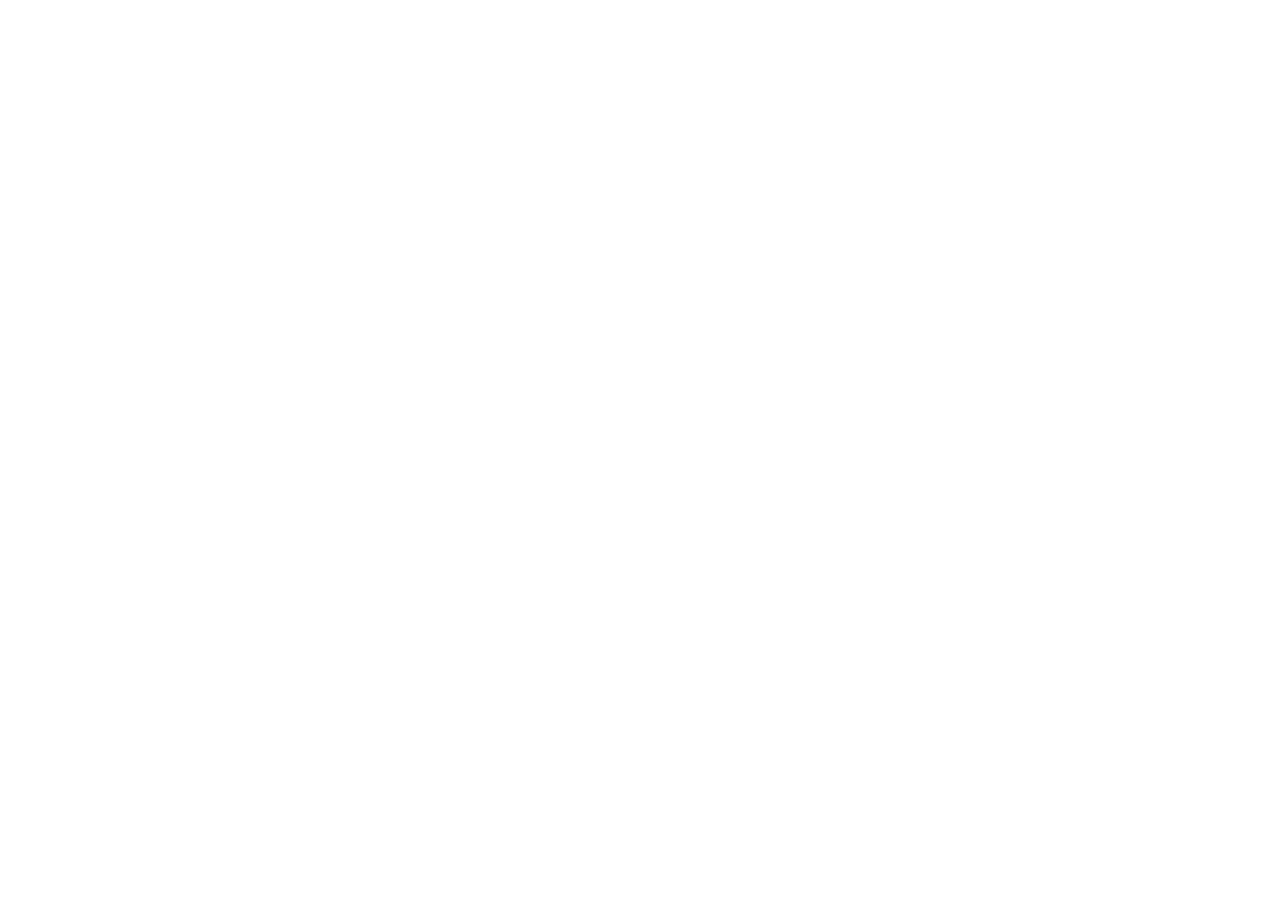
==== index.html @ e7912385 "Structure changes" ====
<!DOCTYPE html>
<html lang="en">
  <head>
    <meta charset="UTF-8" />
    <meta http-equiv="X-UA-Compatible" content="IE=edge" />
    <meta name="viewport" content="width=device-width, initial-scale=1.0" />
    <title>Camper App | Weingut Haas</title>
    <link rel="stylesheet" href="./assets/css/style.css" />
  </head>
  <body>
    <script src="./assets/js/main.js"></script>
  </body>
</html>
---- assets/css/style.css ----
/* ===== FONTS ===== */

@import url('https://fonts.googleapis.com/css2?family=Nunito:ital,wght@0,200;0,300;0,400;0,500;0,600;0,700;0,800;0,900;1,200;1,300;1,400;1,500;1,600;1,700;1,800;1,900&family=Open+Sans:ital,wght@0,400;0,600;0,700;1,400;1,600;1,700&family=Sora:wght@100;200;300;400;500;600;700;800&display=swap');

/* ===== COLORS ===== */

:root{
    --grapefruit: #FF7144;
    --grapefruitlight: #FF7144 60%;
    --orange: #FF9635;
    --textcolor: #232323;
    --textcolor-shade1: #4F4F4F;
    --textcolor-shade3: #A7A7A7;
    --grey-100: #666666;
    --black: #1A1a1a;
    --black-shade2: #000000;
}

/* ===== GENERAL STYLES ===== */

*{
    padding: 0;
    margin: 0;
    box-sizing: border-box;
}
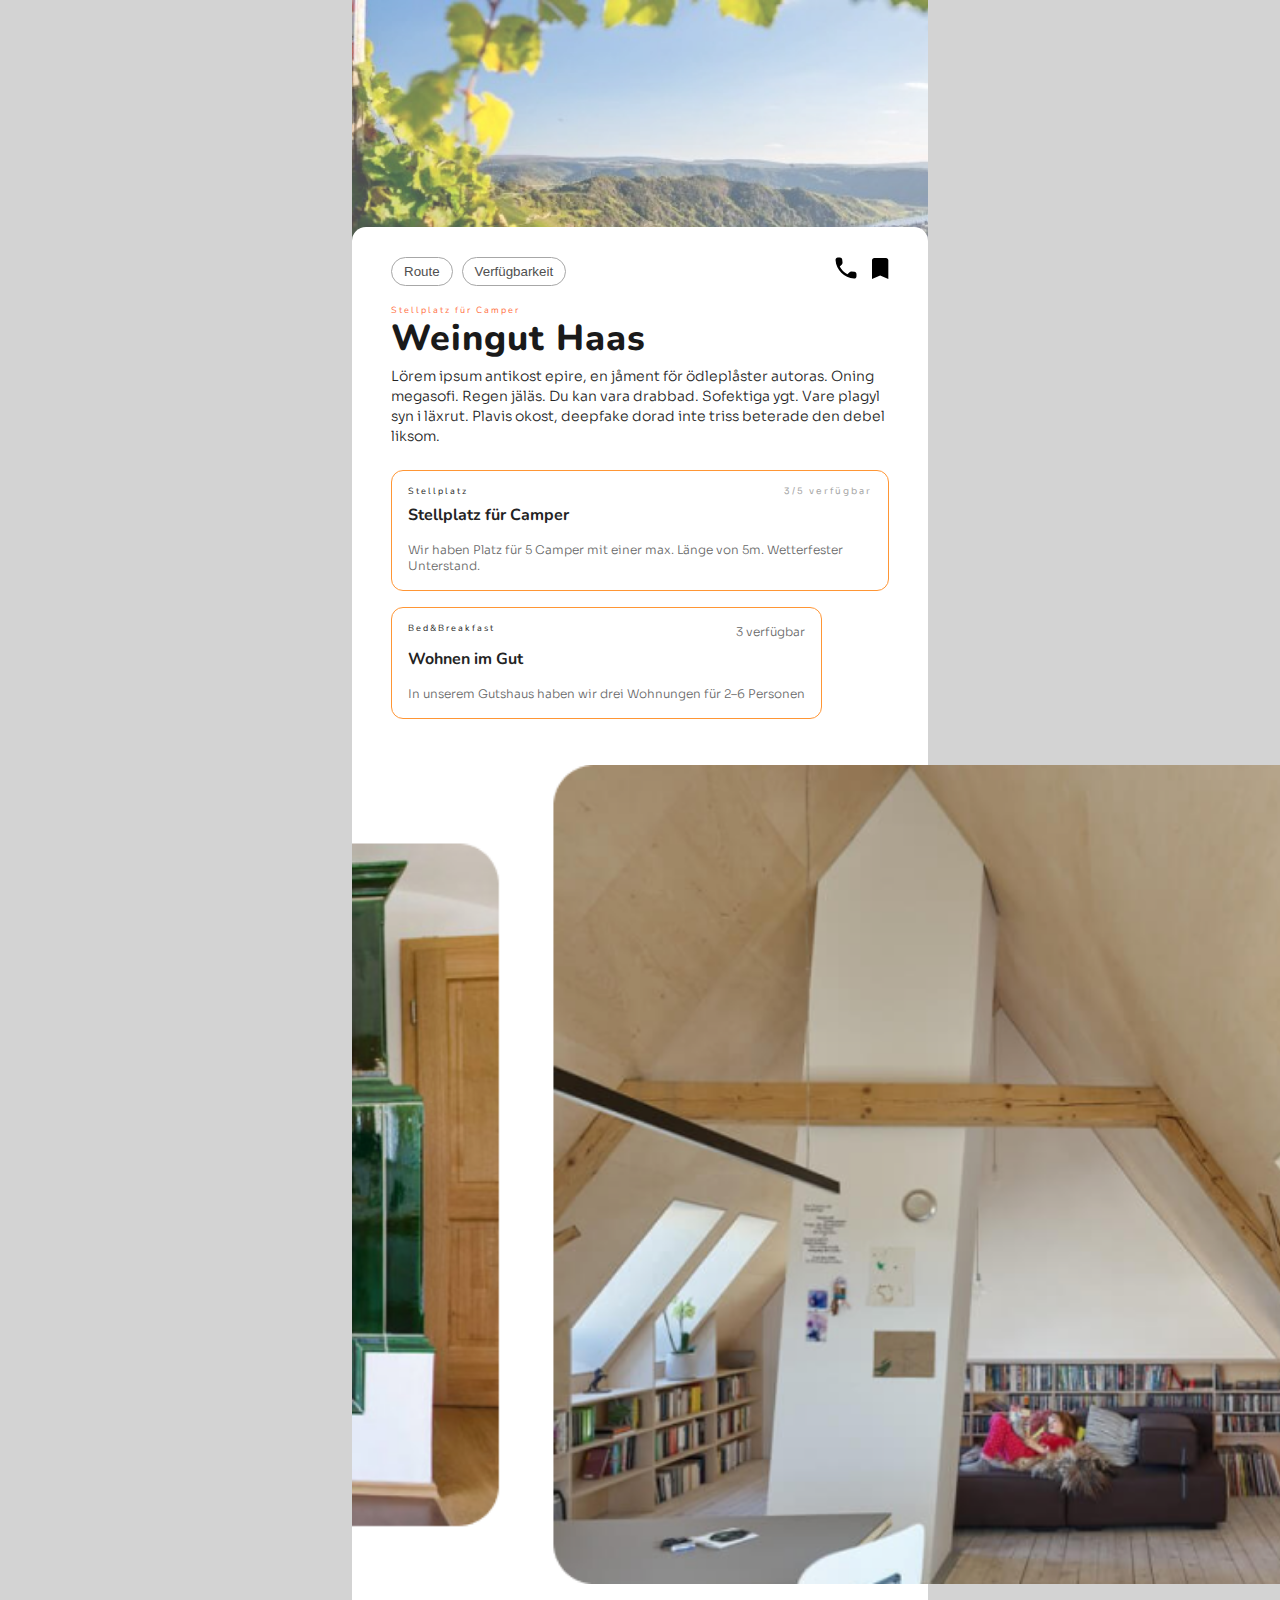
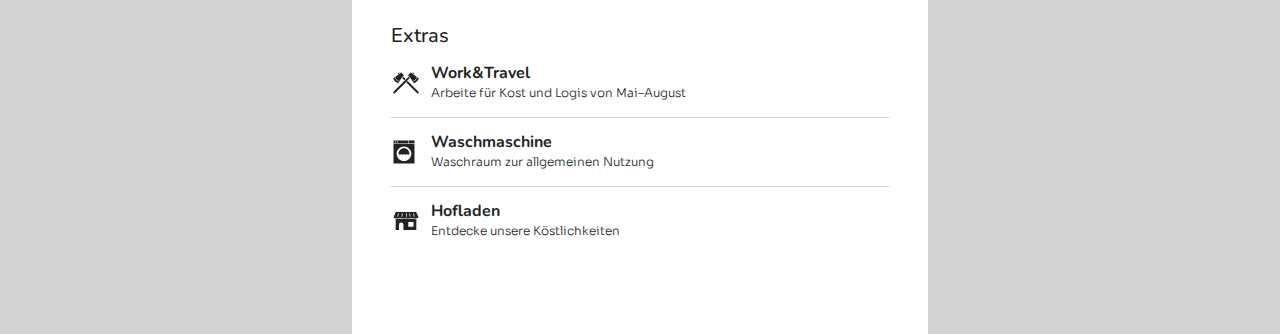
==== commit b8e321b6: "Finished index.html" ====
--- a/index.html
+++ b/index.html
@@ -8,6 +8,152 @@
     <link rel="stylesheet" href="./assets/css/style.css" />
   </head>
   <body>
+    <div class="wrapper-mobile-only">
+      <header>
+        <nav>
+          <ul>
+            <li>
+              <button class="active-menu">
+                <img src="./assets/img/Vector_pin.svg" alt="Icon Map-menu" />
+              </button>
+            </li>
+            <li>
+              <button class="active-menu">
+                <img
+                  src="./assets/img/Vector_bookmark_white.svg"
+                  alt="Icon Bookmarks-menu"
+                />
+              </button>
+            </li>
+            <li>
+              <button class="active-menu">
+                <img
+                  src="./assets/img/Vector_profile.svg"
+                  alt="Icon Profile-menu"
+                />
+              </button>
+            </li>
+            <li>
+              <button class="active-menu">
+                <img
+                  src="./assets/img/Vector_roulette.svg"
+                  alt="Icon Roulette-menu"
+                />
+              </button>
+            </li>
+            <li>
+              <button class="active-menu">
+                <img
+                  src="./assets/img/Vector_arrow.svg"
+                  alt="Icon Arrow-menu"
+                />
+              </button>
+            </li>
+            <li>
+              <button
+                class="active-menu"
+                onclick="closeMenu()"
+                id="closing-button"
+              >
+                <img
+                  src="./assets/img/Vector_Cross.svg"
+                  alt="Icon Cross-menu"
+                />
+              </button>
+            </li>
+            <li>
+              <button class="inactive-menu" onclick="openMenu()">
+                <img
+                  src="./assets/img/Vector_Burger.svg"
+                  alt="Icon Burger-Menu"
+                />
+              </button>
+            </li>
+          </ul>
+        </nav>
+        <section class="big-top-picture">
+          <img src="./assets/img/Header_Weingut-Haas.png" alt="" />
+        </section>
+      </header>
+      <main>
+        <section class="icon-bar-top">
+          <div>
+            <button>Route</button>
+            <button>Verfügbarkeit</button>
+          </div>
+          <div>
+            <a href="#"
+              ><img
+                src="./assets/img/Vector_Phone.svg"
+                alt="Vector graphic phone"
+            /></a>
+            <a href="#"
+              ><img
+                src="./assets/img/Vector_Bookmark.svg"
+                alt="Vector graphic bookmark"
+            /></a>
+          </div>
+        </section>
+        <section class="accomodation-description">
+          <h3>Stellplatz für Camper</h3>
+          <h1>Weingut Haas</h1>
+          <p>
+            Lörem ipsum antikost epire, en jåment för ödleplåster autoras. Oning
+            megasofi. Regen jäläs. Du kan vara drabbad. Sofektiga ygt. Vare
+            plagyl syn i läxrut. Plavis okost, deepfake dorad inte triss
+            beterade den debel liksom.
+          </p>
+        </section>
+        <section class="booking-choices">
+          <a href="#">
+            <article>
+              <div>
+                <h3>Stellplatz</h3>
+                <p class="available-booking-choices">3/5 verfügbar</p>
+              </div>
+              <h2>Stellplatz für Camper</h2>
+              <p>
+                Wir haben Platz für 5 Camper mit einer max. Länge von 5m.
+                Wetterfester Unterstand.
+              </p>
+            </article>
+          </a>
+          <a href="./wohnen-im-gut.html">
+            <article>
+              <div>
+                <h3>Bed&#38;Breakfast</h3>
+                <p>3 verfügbar</p>
+              </div>
+              <h2>Wohnen im Gut</h2>
+              <p>
+                In unserem Gutshaus haben wir drei Wohnungen für 2–6 Personen
+              </p>
+            </article>
+          </a>
+        </section>
+        <section class="slider">
+          <img src="./assets/img/Slider.png" alt="Slider" />
+        </section>
+        <section class="extras">
+          <h2>Extras</h2>
+          <article>
+            <img src="./assets/img/Vector_Work-Travel.svg" alt="" />
+            <h3>Work&#38;Travel</h3>
+            <p>Arbeite für Kost und Logis von Mai–August</p>
+          </article>
+          <article>
+            <img src="./assets/img/Vector_Washing-Mashine.svg" alt="" />
+            <h3>Waschmaschine</h3>
+            <p>Waschraum zur allgemeinen Nutzung</p>
+          </article>
+          <article>
+            <img src="./assets/img/Vector_Shop.svg" alt="" />
+            <h3>Hofladen</h3>
+            <p>Entdecke unsere Köstlichkeiten</p>
+          </article>
+        </section>
+      </main>
+    </div>
     <script src="./assets/js/main.js"></script>
   </body>
 </html>
--- a/assets/css/style.css
+++ b/assets/css/style.css
@@ -1,19 +1,19 @@
 /* ===== FONTS ===== */
 
-@import url('https://fonts.googleapis.com/css2?family=Nunito:ital,wght@0,200;0,300;0,400;0,500;0,600;0,700;0,800;0,900;1,200;1,300;1,400;1,500;1,600;1,700;1,800;1,900&family=Open+Sans:ital,wght@0,400;0,600;0,700;1,400;1,600;1,700&family=Sora:wght@100;200;300;400;500;600;700;800&display=swap');
+@import url('https://fonts.googleapis.com/css2?family=Nunito:ital,wght@0,200;0,300;0,400;0,500;0,600;0,700;0,800;0,900;1,200;1,300;1,400;1,500;1,600;1,700;1,800;1,900&family=Sora:wght@100;200;300;400;500;600;700;800&display=swap');
 
 /* ===== COLORS ===== */
 
 :root{
     --grapefruit: #FF7144;
-    --grapefruitlight: #FF7144 60%;
+    --grapefruitlight: rgb(255, 113, 68, 0.6);
     --orange: #FF9635;
     --textcolor: #232323;
-    --textcolor-shade1: #4F4F4F;
-    --textcolor-shade3: #A7A7A7;
-    --grey-100: #666666;
+    --textcolorshade1: #4F4F4F;
+    --textcolorshade3: #A7A7A7;
+    --grey100: #666666;
     --black: #1A1a1a;
-    --black-shade2: #000000;
+    --blackshade2: #000000;
 }
 
 /* ===== GENERAL STYLES ===== */
@@ -22,4 +22,262 @@
     padding: 0;
     margin: 0;
     box-sizing: border-box;
+}
+
+body{
+    background-color: lightgrey;
+    font-family: 'Sora', sans-serif;
+    color: var(--textcolor);
+}
+
+main{
+    border-radius: 14px 14px 0 0;
+    position: relative;
+    z-index: 10;
+    background-color: white;
+    padding: 30px 39px 93px 39px;
+}
+
+.wrapper-mobile-only{
+    max-width: 576px;
+    /* max-width: 375px; */
+    margin-left: auto;
+    margin-right: auto;
+}
+
+h1, h2, h3{
+    font-family: 'Nunito', sans-serif;
+}
+
+a{
+    text-transform: none;
+    color: inherit;
+    text-decoration: none;
+}
+
+/* ===== NAVIGATION ===== */
+
+nav{
+    overflow: hidden;
+    position: fixed;
+    bottom: 0;
+    width: 100%;
+    text-align: right;
+    z-index: 20;
+    display: flex;
+    gap: 9.4px;
+    justify-content: right;
+    padding-right: 30px;
+    padding-bottom: 10px;
+}
+
+nav li{
+    display: inline;
+}
+
+nav button:not(#closing-button){
+    background-color: var(--grapefruit);
+    height: 48px;
+    width: 48px;
+    border-radius: 50%;
+    border: none;
+}
+
+nav button:not(#closing-button):hover{
+    background-color: var(--orange);
+}
+
+#closing-button{
+    background-color: var(--grapefruitlight);
+    height: 48px;
+    width: 48px;
+    border-radius: 50%;
+    border: none;
+}
+
+.active-menu{
+    display: none;
+}
+
+.active .active-menu{
+    display: inherit;
+}
+
+.active .inactive-menu{
+    display: none;
+}
+
+/* ===== BIG TOP PICTURE ===== */
+
+.big-top-picture{
+    height: 227px;
+}
+
+.big-top-picture img{
+    width: 100%;
+}
+
+/* ===== ICON BAR TOP ===== */
+
+.icon-bar-top{
+    display: flex;
+    justify-content: space-between;
+    margin-bottom: 4.53px;
+}
+
+.icon-bar-top button{
+    background-color: white;
+    border: var(--textcolorshade3) solid 1px;
+    padding: 6px 12px;
+    border-radius: 60px;
+    margin-right: 5px;
+    color: var(--textcolorshade1);
+}
+
+.icon-bar-top a:nth-of-type(1){
+    padding-right: 11.51px;
+}
+
+/* ===== ACCOMODATION DESCRIPTION ===== */
+
+.accomodation-description{
+    padding-top: 13px;
+}
+
+.accomodation-description h3{
+    color: var(--grapefruit);
+    font-weight: 400;
+    font-size: 9px;
+    letter-spacing: 2px;
+    padding-bottom: 4px;
+}
+
+.accomodation-description h1{
+    color: var(--black);
+    font-weight: 800;
+    font-size: 36px;
+    line-height: 38px;
+    letter-spacing: 1px;
+    padding-bottom: 8px;
+}
+
+.accomodation-description p{
+    font-weight: 300;
+    font-size: 14px;
+    line-height: 20px;
+    padding-bottom: 24px;
+}
+
+/* ===== BOOKING CHOICES ===== */
+
+.booking-choices{
+
+    display: flex;
+    flex-wrap: wrap;
+    gap: 16px;
+    padding-bottom: 46px;
+}
+
+.booking-choices article{
+    border: var(--orange) 1px solid;
+    border-radius: 12px;
+    padding: 16px;
+    width: 100%;
+}
+
+.booking-choices article div{
+    display: flex;
+    justify-content: space-between;
+    padding-bottom: 8px;
+}
+
+.booking-choices article h2{
+    font-weight: 700;
+    font-size: 16px;
+    line-height: 22px;
+    padding-bottom: 16px;
+}
+
+.booking-choices article h3{
+    font-weight: 400;
+    font-size: 9px;
+    line-height: 9px;
+    letter-spacing: 2px;
+}
+
+.booking-choices .available-booking-choices{
+    font-weight: 400;
+    font-size: 9px;
+    line-height: 9px;
+    letter-spacing: 2px;
+    color: var(--textcolorshade3);
+}
+
+.booking-choices p{
+    font-weight: 300;
+    font-size: 12px;
+    line-height: 16px;
+    color: var(--grey100);
+}
+
+/* ===== SLIDER ===== */
+
+.slider{
+    transform: translateX(-39px);
+    width: 100vw;
+    padding-bottom: 36px;
+}
+
+.slider img{
+    width: 100%;
+}
+
+/* ===== EXTRAS ===== */
+
+.extras h2{
+    font-weight: 500;
+    font-size: 20px;
+    line-height: 22px;
+    padding-bottom: 16px;
+}
+
+.extras article{
+    display: grid;
+    grid-template-columns: 25px 1fr;
+    grid-template-rows: auto 1fr;
+    padding: 2px;
+}
+
+.extras article:not(article:last-of-type){
+    border-bottom: lightgrey 1px solid;
+    padding-bottom: 16px;
+}
+
+.extras article:not(article:first-of-type){
+    padding-top: 16px;
+}
+
+.extras article img{
+    grid-column: 1 / 2;
+    grid-row: 1 / 3;
+    align-self: center;
+}
+
+.extras article h3{
+    grid-column: 2 / 3;
+    grid-row: 1 / 2;
+    padding-bottom: 4px;
+    font-weight: 700;
+    font-size: 16px;
+    line-height: 16px;
+    padding-left: 13.13px;
+}
+
+.extras article p{
+    grid-column: 2 / 3;
+    grid-row: 2 / 3;
+    font-weight: 300;
+    font-size: 12px;
+    line-height: 16px;
+    padding-left: 13.13px;
 }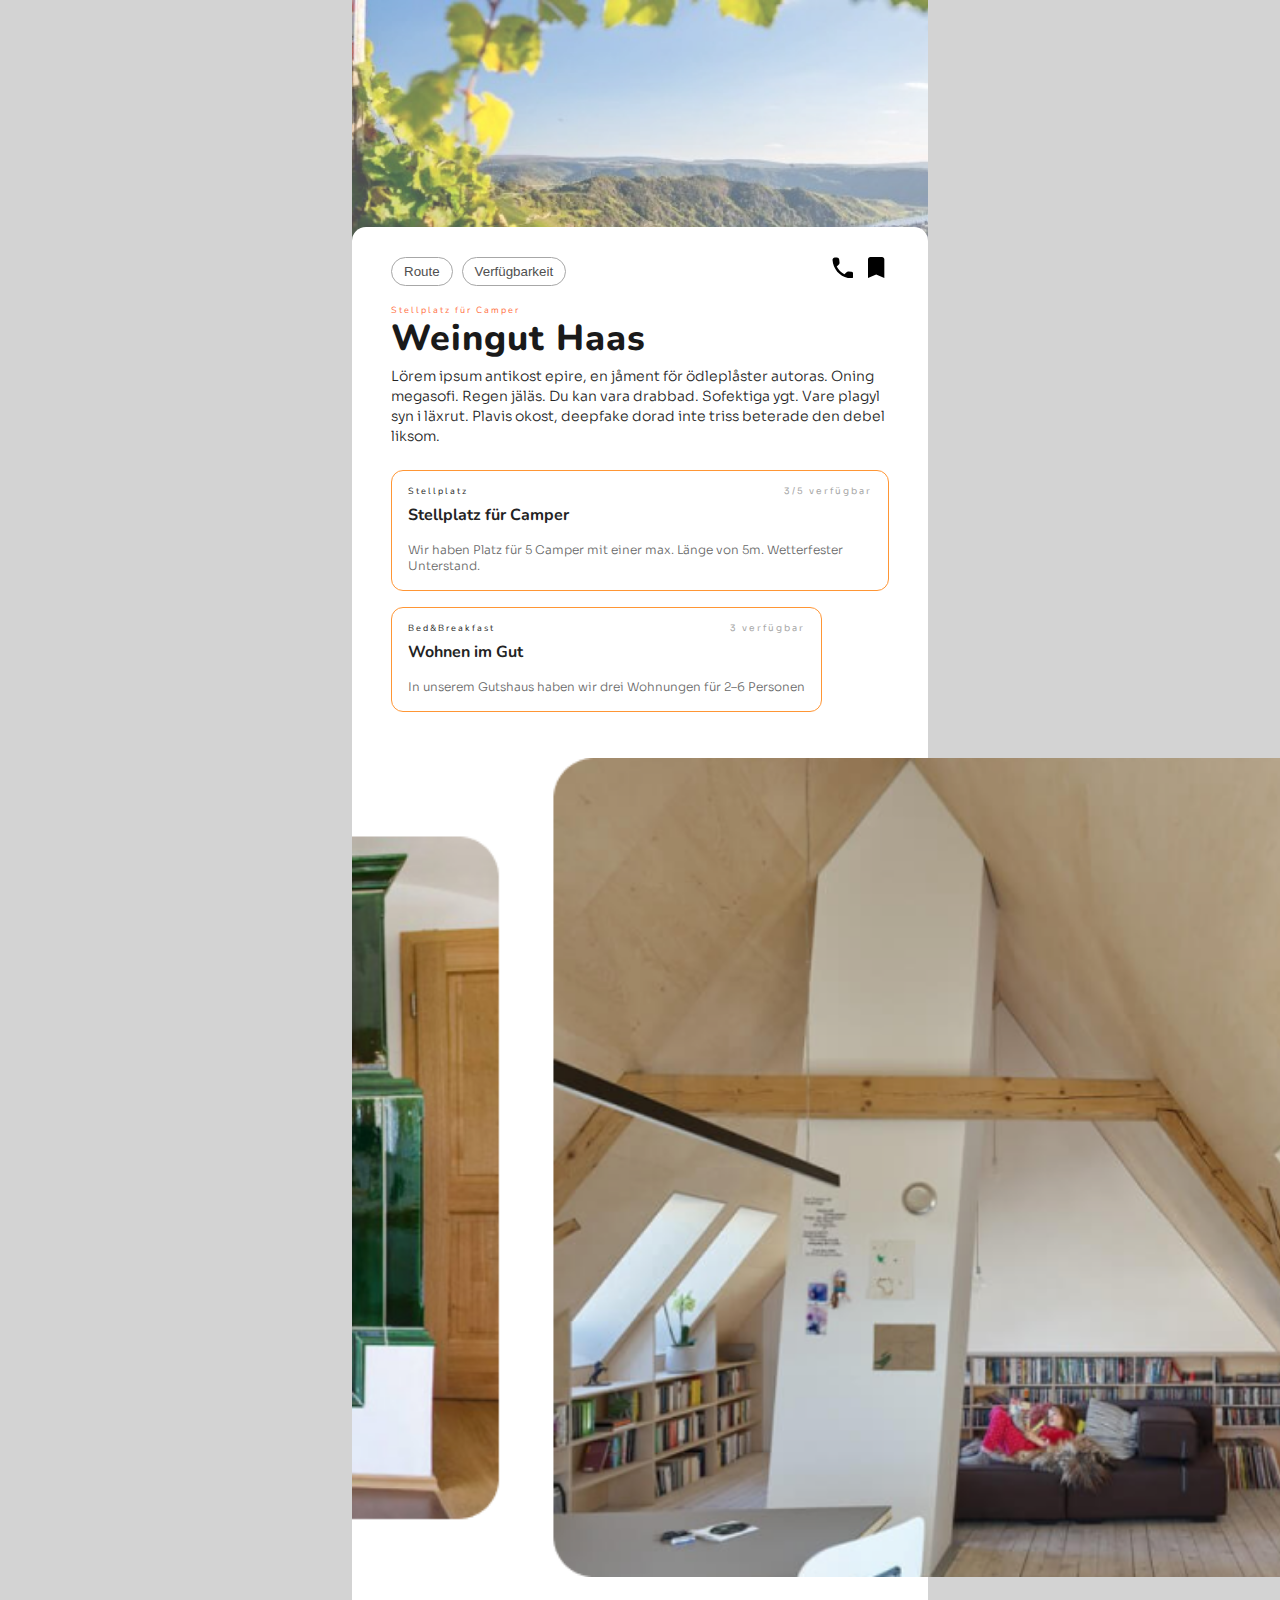
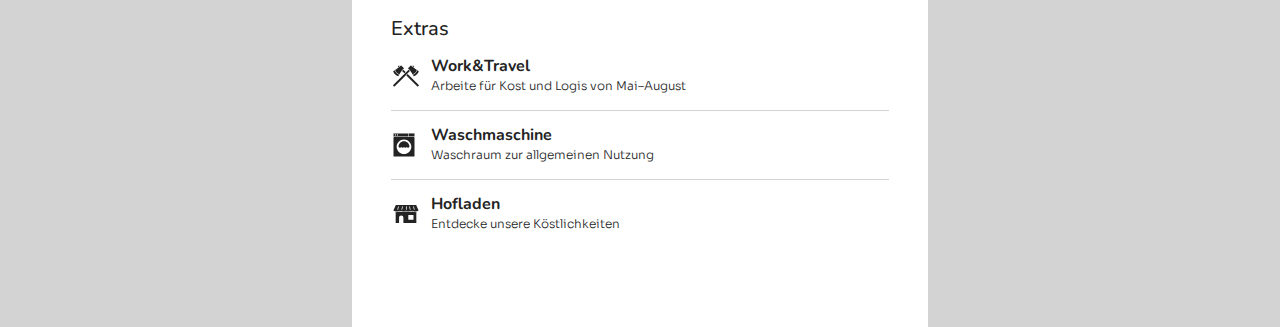
==== commit 7d5926a0: "CSS changes. Updated Navigation. Icons centered." ====
--- a/index.html
+++ b/index.html
@@ -13,61 +13,33 @@
         <nav>
           <ul>
             <li>
-              <button class="active-menu">
-                <img src="./assets/img/Vector_pin.svg" alt="Icon Map-menu" />
-              </button>
+              <button class="active-menu" id="pin"></button>
             </li>
             <li>
-              <button class="active-menu">
-                <img
-                  src="./assets/img/Vector_bookmark_white.svg"
-                  alt="Icon Bookmarks-menu"
-                />
-              </button>
+              <button class="active-menu" id="bookmark"></button>
             </li>
             <li>
-              <button class="active-menu">
-                <img
-                  src="./assets/img/Vector_profile.svg"
-                  alt="Icon Profile-menu"
-                />
-              </button>
+              <button class="active-menu" id="profile"></button>
             </li>
             <li>
-              <button class="active-menu">
-                <img
-                  src="./assets/img/Vector_roulette.svg"
-                  alt="Icon Roulette-menu"
-                />
-              </button>
+              <button class="active-menu" id="roulette"></button>
             </li>
             <li>
-              <button class="active-menu">
-                <img
-                  src="./assets/img/Vector_arrow.svg"
-                  alt="Icon Arrow-menu"
-                />
-              </button>
+              <button class="active-menu" id="arrow"></button>
             </li>
             <li>
               <button
                 class="active-menu"
                 onclick="closeMenu()"
                 id="closing-button"
-              >
-                <img
-                  src="./assets/img/Vector_Cross.svg"
-                  alt="Icon Cross-menu"
-                />
-              </button>
+              ></button>
             </li>
             <li>
-              <button class="inactive-menu" onclick="openMenu()">
-                <img
-                  src="./assets/img/Vector_Burger.svg"
-                  alt="Icon Burger-Menu"
-                />
-              </button>
+              <button
+                class="inactive-menu"
+                onclick="openMenu()"
+                id="burger"
+              ></button>
             </li>
           </ul>
         </nav>
@@ -82,16 +54,8 @@
             <button>Verfügbarkeit</button>
           </div>
           <div>
-            <a href="#"
-              ><img
-                src="./assets/img/Vector_Phone.svg"
-                alt="Vector graphic phone"
-            /></a>
-            <a href="#"
-              ><img
-                src="./assets/img/Vector_Bookmark.svg"
-                alt="Vector graphic bookmark"
-            /></a>
+            <a href="#" class="icons" id="icon-phone"> </a>
+            <a href="#" class="icons" id="icon-bookmark"> </a>
           </div>
         </section>
         <section class="accomodation-description">
@@ -122,7 +86,7 @@
             <article>
               <div>
                 <h3>Bed&#38;Breakfast</h3>
-                <p>3 verfügbar</p>
+                <p class="available-booking-choices">3 verfügbar</p>
               </div>
               <h2>Wohnen im Gut</h2>
               <p>
--- a/assets/css/style.css
+++ b/assets/css/style.css
@@ -55,6 +55,10 @@
     text-decoration: none;
 }
 
+br{
+    margin-bottom: 1.5rem;
+}
+
 /* ===== NAVIGATION ===== */
 
 nav{
@@ -71,6 +75,10 @@
     padding-bottom: 10px;
 }
 
+nav button img{
+    background-color: red;
+}
+
 nav li{
     display: inline;
 }
@@ -95,6 +103,48 @@
     border: none;
 }
 
+button#pin{
+    background-image: url(../img/Vector_pin.svg);
+    background-repeat: no-repeat;
+    background-position: center;
+}
+
+button#bookmark{
+    background-image: url(../img/Vector_bookmark_white.svg);
+    background-repeat: no-repeat;
+    background-position: center;
+}
+
+button#profile{
+    background-image: url(../img/Vector_profile.svg);
+    background-repeat: no-repeat;
+    background-position: center;
+}
+
+button#roulette{
+    background-image: url(../img/Vector_roulette.svg);
+    background-repeat: no-repeat;
+    background-position: center;
+}
+
+button#arrow{
+    background-image: url(../img/Vector_arrow.svg);
+    background-repeat: no-repeat;
+    background-position: center;
+}
+
+button#closing-button{
+    background-image: url(../img/Vector_Cross.svg);
+    background-repeat: no-repeat;
+    background-position: center;
+}
+
+button#burger{
+    background-image: url(../img/Vector_Burger.svg);
+    background-repeat: no-repeat;
+    background-position: center;
+}
+
 .active-menu{
     display: none;
 }
@@ -113,8 +163,22 @@
     height: 227px;
 }
 
-.big-top-picture img{
+.big-top-picture > img{
     width: 100%;
+}
+
+.back-link a{
+    width: 30px;
+    height: 30px;
+    background-color: rgba(255, 255, 255, 0.3);
+    z-index: 30;
+    position: absolute;
+    left: 39px;
+    border-radius: 50%;
+    transform: translateY(-98px);
+    background-image: url(../img/Vector_back.svg);
+    background-repeat: no-repeat;
+    background-position: center;
 }
 
 /* ===== ICON BAR TOP ===== */
@@ -134,8 +198,31 @@
     color: var(--textcolorshade1);
 }
 
-.icon-bar-top a:nth-of-type(1){
-    padding-right: 11.51px;
+a.icons:nth-child(1){
+    margin-right: 11.51px;
+}
+
+a.icons{
+    height: 21px;
+    width: 21px;
+    display: inline-block;
+    background-repeat: no-repeat;
+}
+
+a#icon-phone{
+    background-image: url(../img/Vector_Phone.svg);
+}
+
+a#icon-phone:hover{
+    background-image: url(../img/Vector_phone_red.svg);
+}
+
+a#icon-bookmark{
+    background-image: url(../img/Vector_Bookmark.svg);
+}
+
+a#icon-bookmark:hover{
+    background-image: url(../img/Vector_bookmark_red.svg);
 }
 
 /* ===== ACCOMODATION DESCRIPTION ===== */
@@ -166,6 +253,66 @@
     font-size: 14px;
     line-height: 20px;
     padding-bottom: 24px;
+}
+
+/* ===== BOOKING BAR ===== */
+
+.booking-bar{
+    display: flex;
+    justify-content: space-between;
+    padding-bottom: 29.5px;
+}
+
+.booking-bar button{
+    border: var(--orange) 1px solid;
+    border-radius: 20px;
+    padding: 6px 17.25px 6px 9.25px;
+    background-color: white;
+    text-align: left;
+}
+
+.booking-bar h2{
+    font-weight: 300;
+    font-size: 14px;
+    line-height: 20px;
+}
+
+.booking-bar button h3{
+    font-weight: 400;
+    font-size: 6px;
+    line-height: 8px;
+    color: var(--grapefruit);
+}
+
+.booking-bar button p{
+    font-weight: 300;
+    font-size: 12px;
+    line-height: 16px;
+    color: var(--textcolorshade1);
+}
+
+.booking-bar div p{
+    font-weight: 300;
+    font-size: 12px;
+    line-height: 16px;
+    color: var(--grey100);
+}
+
+button.booking-button{
+    background-color: var(--grapefruit);
+    color: white;
+    display: flex;
+    justify-content: center;
+    align-items: center;
+    font-weight: 400;
+    font-size: 18px;
+    line-height: 28px;
+    padding-left: 17.3px;
+}
+
+button.booking-button:hover{
+    background-color: var(--orange);
+    border: var(--orange) 1px solid;
 }
 
 /* ===== BOOKING CHOICES ===== */
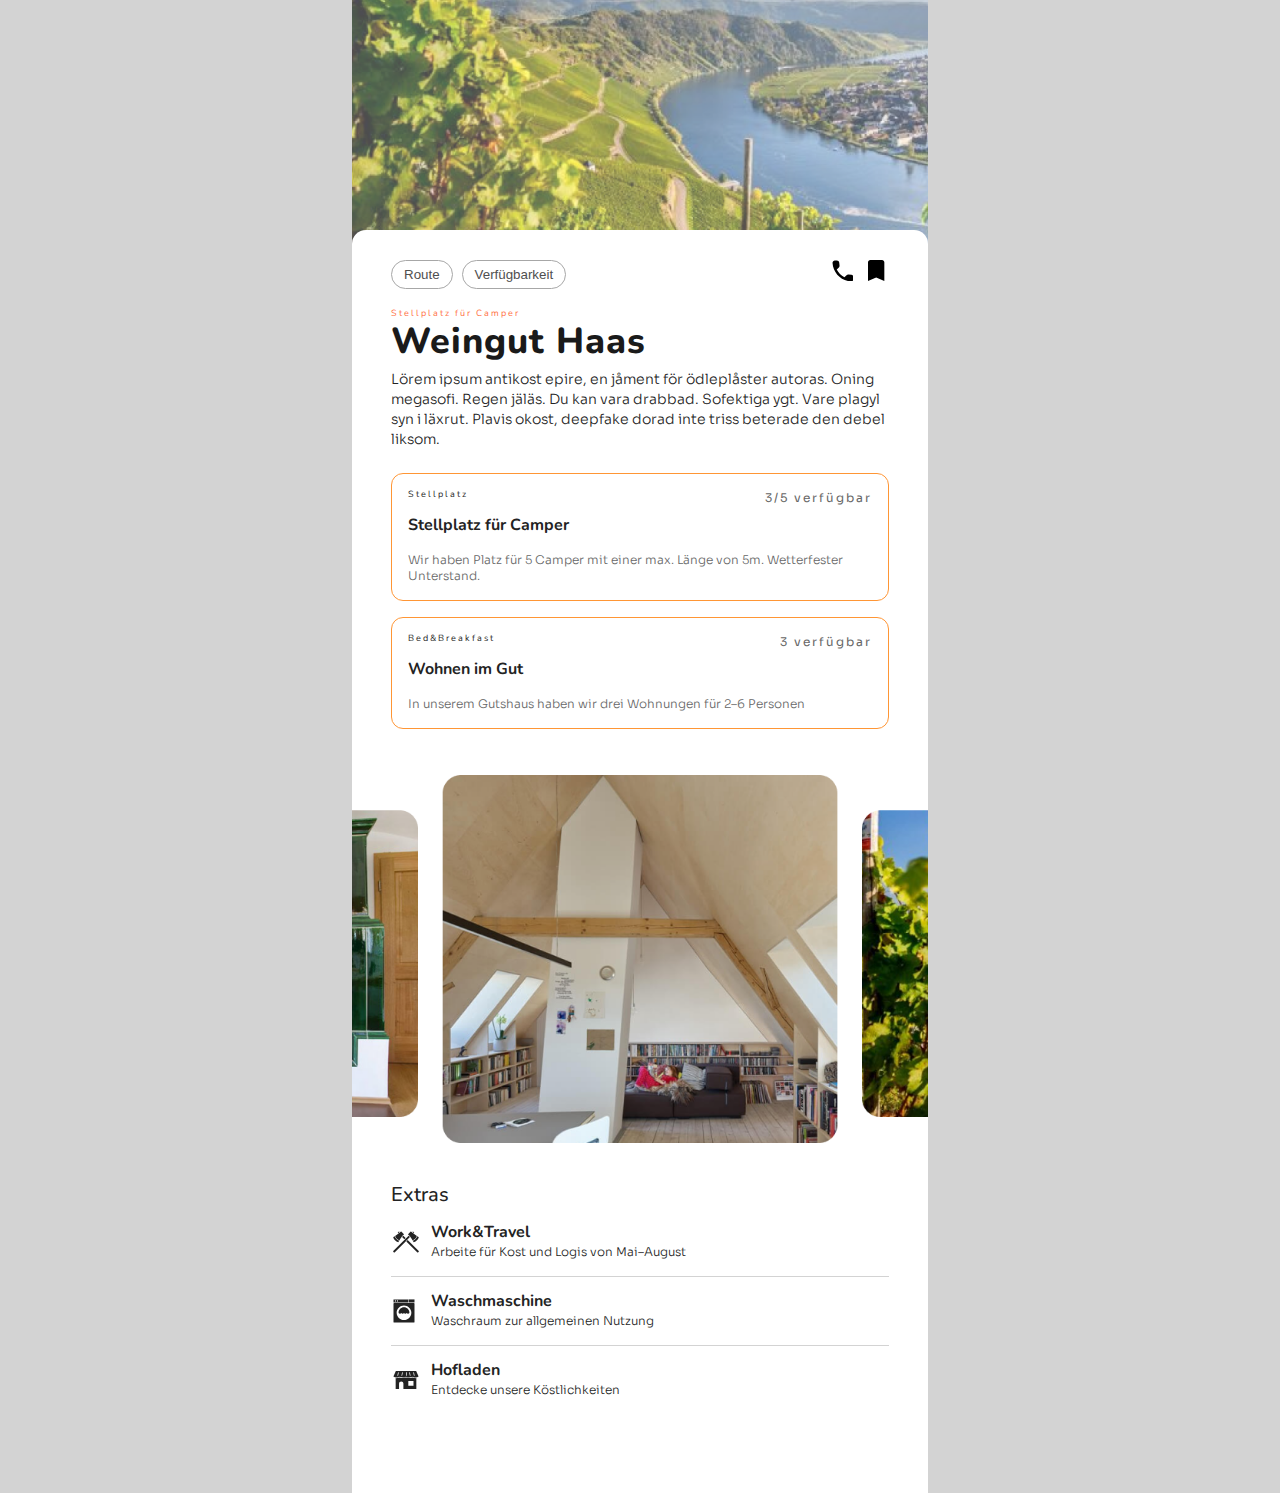
==== commit 36df5d0b: "fixe some css problems. finished readme.md" ====
--- a/index.html
+++ b/index.html
@@ -43,9 +43,10 @@
             </li>
           </ul>
         </nav>
-        <section class="big-top-picture">
-          <img src="./assets/img/Header_Weingut-Haas.png" alt="" />
-        </section>
+        <section
+          class="big-top-picture"
+          style="background-image: url(./assets/img/Header_Weingut-Haas.png)"
+        ></section>
       </header>
       <main>
         <section class="icon-bar-top">
--- a/assets/css/style.css
+++ b/assets/css/style.css
@@ -27,20 +27,24 @@
 body{
     background-color: lightgrey;
     font-family: 'Sora', sans-serif;
+    font-weight: 300;
     color: var(--textcolor);
 }
 
 main{
     border-radius: 14px 14px 0 0;
-    position: relative;
-    z-index: 10;
     background-color: white;
-    padding: 30px 39px 93px 39px;
+    padding-bottom: 93px;
+    margin-top: -70px;
+}
+
+section{
+    padding-left: 39px;
+    padding-right: 39px;
 }
 
 .wrapper-mobile-only{
     max-width: 576px;
-    /* max-width: 375px; */
     margin-left: auto;
     margin-right: auto;
 }
@@ -75,74 +79,66 @@
     padding-bottom: 10px;
 }
 
-nav button img{
-    background-color: red;
-}
-
 nav li{
     display: inline;
 }
 
-nav button:not(#closing-button){
-    background-color: var(--grapefruit);
+nav button{
     height: 48px;
     width: 48px;
     border-radius: 50%;
     border: none;
 }
 
+nav button:not(#closing-button){
+    background-color: var(--grapefruit);
+}
+
 nav button:not(#closing-button):hover{
     background-color: var(--orange);
 }
 
 #closing-button{
     background-color: var(--grapefruitlight);
-    height: 48px;
-    width: 48px;
-    border-radius: 50%;
-    border: none;
+}
+
+button#pin,
+button#bookmark,
+button#profile,
+button#roulette,
+button#arrow,
+button#closing-button,
+button#burger{
+    background-repeat: no-repeat;
+    background-position: center;
 }
 
 button#pin{
     background-image: url(../img/Vector_pin.svg);
-    background-repeat: no-repeat;
-    background-position: center;
 }
 
 button#bookmark{
     background-image: url(../img/Vector_bookmark_white.svg);
-    background-repeat: no-repeat;
-    background-position: center;
 }
 
 button#profile{
     background-image: url(../img/Vector_profile.svg);
-    background-repeat: no-repeat;
-    background-position: center;
 }
 
 button#roulette{
     background-image: url(../img/Vector_roulette.svg);
-    background-repeat: no-repeat;
-    background-position: center;
 }
 
 button#arrow{
     background-image: url(../img/Vector_arrow.svg);
-    background-repeat: no-repeat;
-    background-position: center;
 }
 
 button#closing-button{
     background-image: url(../img/Vector_Cross.svg);
-    background-repeat: no-repeat;
-    background-position: center;
 }
 
 button#burger{
     background-image: url(../img/Vector_Burger.svg);
-    background-repeat: no-repeat;
-    background-position: center;
 }
 
 .active-menu{
@@ -160,25 +156,28 @@
 /* ===== BIG TOP PICTURE ===== */
 
 .big-top-picture{
-    height: 227px;
-}
-
-.big-top-picture > img{
-    width: 100%;
+    padding: unset;
+    height: 300px;
+    background-position: bottom;
+    background-repeat: no-repeat;
+    background-size: cover;
+}
+
+.back-link{
+    position: relative;
+    top: -60px;
+    left: 30px;
 }
 
 .back-link a{
     width: 30px;
     height: 30px;
     background-color: rgba(255, 255, 255, 0.3);
-    z-index: 30;
-    position: absolute;
-    left: 39px;
     border-radius: 50%;
-    transform: translateY(-98px);
     background-image: url(../img/Vector_back.svg);
     background-repeat: no-repeat;
     background-position: center;
+    display: inline-block;
 }
 
 /* ===== ICON BAR TOP ===== */
@@ -187,6 +186,7 @@
     display: flex;
     justify-content: space-between;
     margin-bottom: 4.53px;
+    padding-top: 30px;
 }
 
 .icon-bar-top button{
@@ -249,7 +249,6 @@
 }
 
 .accomodation-description p{
-    font-weight: 300;
     font-size: 14px;
     line-height: 20px;
     padding-bottom: 24px;
@@ -285,14 +284,12 @@
 }
 
 .booking-bar button p{
-    font-weight: 300;
     font-size: 12px;
     line-height: 16px;
     color: var(--textcolorshade1);
 }
 
 .booking-bar div p{
-    font-weight: 300;
     font-size: 12px;
     line-height: 16px;
     color: var(--grey100);
@@ -318,18 +315,20 @@
 /* ===== BOOKING CHOICES ===== */
 
 .booking-choices{
-
     display: flex;
     flex-wrap: wrap;
     gap: 16px;
     padding-bottom: 46px;
+}
+
+.booking-choices a{
+    width: 100%;
 }
 
 .booking-choices article{
     border: var(--orange) 1px solid;
     border-radius: 12px;
     padding: 16px;
-    width: 100%;
 }
 
 .booking-choices article div{
@@ -352,7 +351,7 @@
     letter-spacing: 2px;
 }
 
-.booking-choices .available-booking-choices{
+.available-booking-choices{
     font-weight: 400;
     font-size: 9px;
     line-height: 9px;
@@ -361,7 +360,6 @@
 }
 
 .booking-choices p{
-    font-weight: 300;
     font-size: 12px;
     line-height: 16px;
     color: var(--grey100);
@@ -370,8 +368,9 @@
 /* ===== SLIDER ===== */
 
 .slider{
-    transform: translateX(-39px);
-    width: 100vw;
+    width: 100%;
+    padding-left: unset;
+    padding-right: unset;
     padding-bottom: 36px;
 }
 
@@ -423,7 +422,6 @@
 .extras article p{
     grid-column: 2 / 3;
     grid-row: 2 / 3;
-    font-weight: 300;
     font-size: 12px;
     line-height: 16px;
     padding-left: 13.13px;
